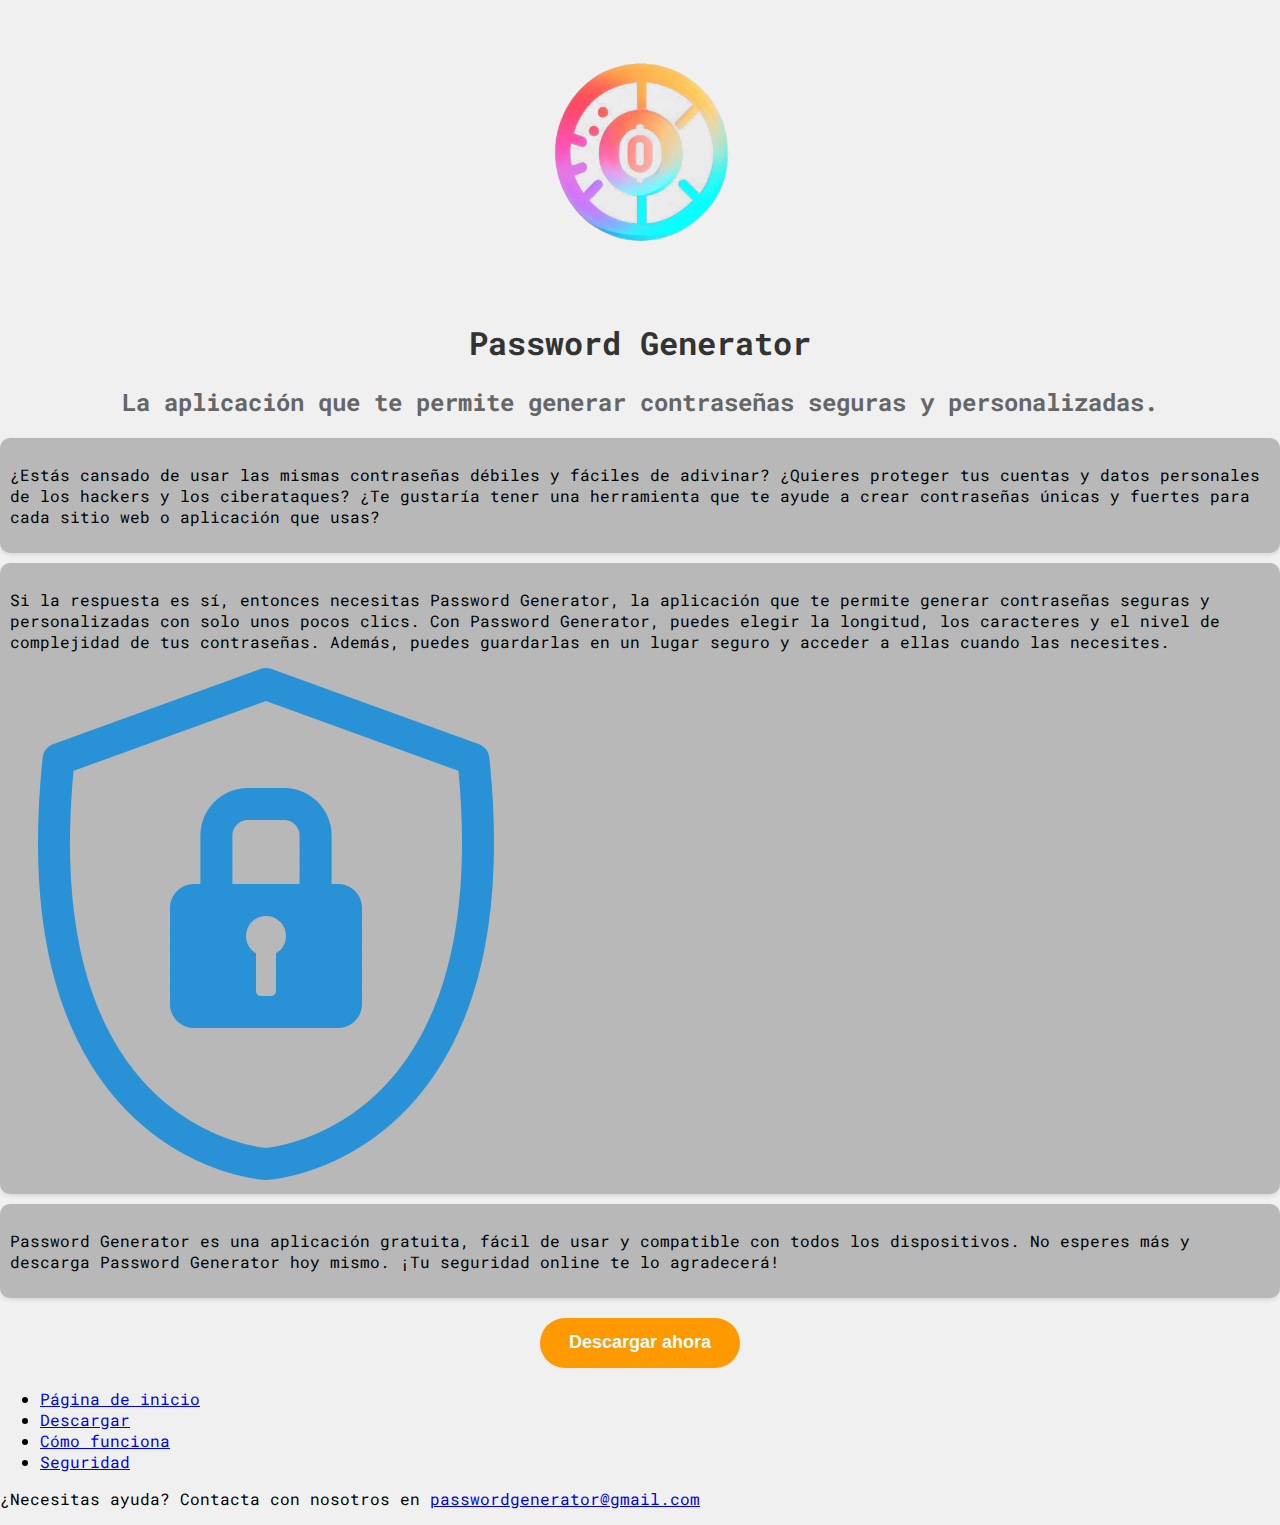
==== Web/principal.html @ 45c9cf48 "Cambios en la pagina" ====
<!DOCTYPE html>
<html lang="es">

<head>
    <link rel="stylesheet" href="https://fonts.googleapis.com/css?family=Roboto+Mono">
    <link rel="shortcut icon" href="logo.png" />
    <title>Password Generator</title>
    <link rel="stylesheet" href="style.css">
    <link rel="stylesheet" href="https://stackpath.bootstrapcdn.com/bootstrap/5.0.0-alpha1/css/bootstrap.min.css"
        integrity="sha384-r4NyP46KrjDleawBgD5tp8Y7UzmLA05oM1iAEQ17CSuDqnUK2+k9luXQOfXJCJ4I" crossorigin="anonymous">
</head>

<body>
    <div class="cabecera">
        <img src="logo.png" alt="Password Generator Logo" class="logo">
        <h1 class="title">Password Generator</h1>
    </div>
    <h2 class="subtitle">La aplicación que te permite generar contraseñas seguras y personalizadas.</h2>
    <div class="content">
        <div class="box">
            <p>¿Estás cansado de usar las mismas contraseñas débiles y fáciles de adivinar? ¿Quieres proteger tus
                cuentas y
                datos personales de los hackers y los ciberataques? ¿Te gustaría tener una herramienta que te ayude a
                crear
                contraseñas únicas y fuertes para cada sitio web o aplicación que usas?</p>
        </div>
        <div class="box">
            <p>Si la respuesta es sí, entonces necesitas Password Generator, la aplicación que te permite generar
                contraseñas
                seguras y personalizadas con solo unos pocos clics. Con Password Generator, puedes elegir la longitud,
                los
                caracteres y el nivel de complejidad de tus contraseñas. Además, puedes guardarlas en un lugar seguro y
                acceder
                a ellas cuando las necesites.</p>
            <img src="escudo.png" alt="Escudo" class="imagenes">
        </div>
        <div class="box">
            <p>Password Generator es una aplicación gratuita, fácil de usar y compatible con todos los dispositivos. No
                esperes más y descarga Password Generator hoy mismo. ¡Tu seguridad online te lo agradecerá!</p>
        </div>
        <button class="button">Descargar ahora</button>
    </div>
    <footer>
        <ul>
            <li><a href="#">Página de inicio</a></li>
            <li><a href="#">Descargar</a></li>
            <li><a href="#">Cómo funciona</a></li>
            <li><a href="#">Seguridad</a></li>
        </ul>
        <p>¿Necesitas ayuda? Contacta con nosotros en <a
                href="mailto:passwordgenerator@gmail.com">passwordgenerator@gmail.com</a></p>
    </footer>
</body>

</html>
---- Web/style.css ----
body {
    font-family: 'Roboto Mono', monospace;
    background-color: #f0f0f0;
    overflow: auto;
    margin: 0;
}

.container {
    width: 100%;
    margin: 0 auto;
    padding: 20px;
    background-color: white;
    box-shadow: 0 2px 4px rgba(0, 0, 0, 0.1);
}

.logo {
    width: 300px;
    display: block;
    margin: 0 auto;
}

.title {
    font-size: 32px;
    font-weight: bold;
    text-align: center;
    color: #333333;
}

.subtitle {
    font-size: 24px;
    text-align: center;
    color: #666666;
}

.button {
    display: block;
    width: 200px;
    height: 50px;
    margin: 20px auto;
    background-color: #ff9900;
    border: none;
    border-radius: 25px;
    font-size: 18px;
    font-weight: bold;
    color: white;
    cursor: pointer;
    /* Added this line to create the transition */
    transition: all 0.5s ease-in-out;
}

.button:hover {
    background-color: #ffcc00;
    transform: scale(1.1);
}

.box {
    margin-bottom: 10px;
    padding: 10px;
    background-color: #b8b8b8;
    border-radius: 10px;
    box-shadow: inset 0 2px 4px rgba(0, 0, 0, 0.1);
    box-shadow: 0 2px 4px rgba(0, 0, 0, 0.1);
}

.footer {
    width: 100%;
    background-color: #333333;
    color: white;
    text-align: left;
}

.footer-content {
    clear:both;
 float:left;
 overflow:hidden;
 width:100%;
}

.footer a {
    color: white;
    text-decoration: none;
}

.list {
    margin: -25px 0 0 -25px; 
    text-align: left;
    display: inline-block;
}

.list ul {
    list-style-type: none;
    display: flex;
    flex-direction: column;
    align-items: center;
}
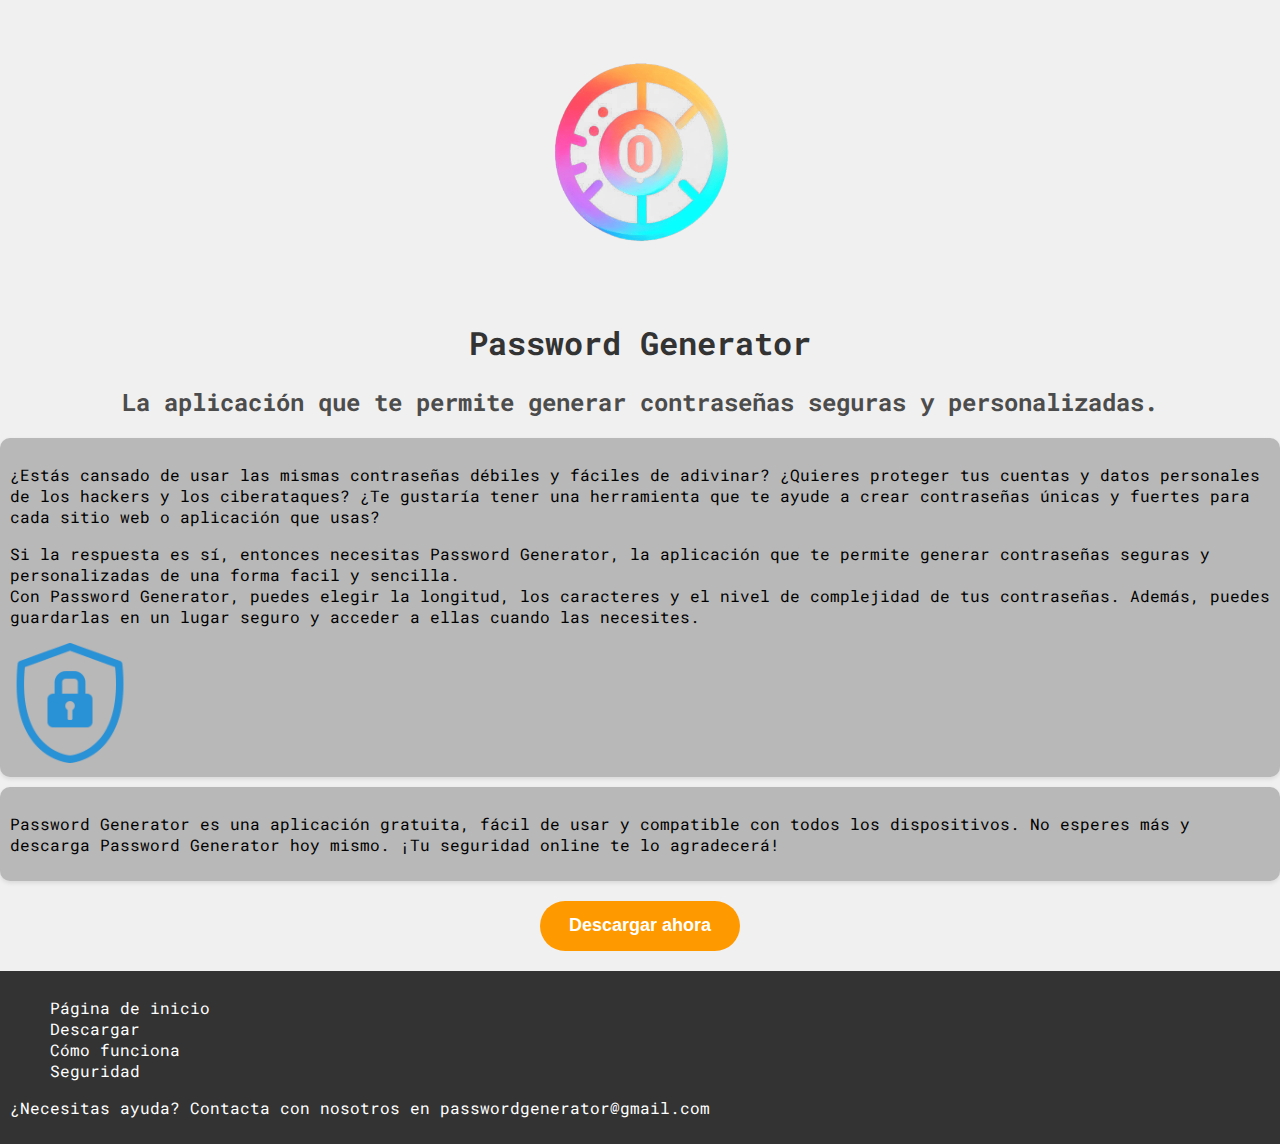
==== commit 6c3f9fe2: "Cambios en la pagina" ====
--- a/Web/principal.html
+++ b/Web/principal.html
@@ -19,19 +19,15 @@
     <div class="content">
         <div class="box">
             <p>¿Estás cansado de usar las mismas contraseñas débiles y fáciles de adivinar? ¿Quieres proteger tus
-                cuentas y
-                datos personales de los hackers y los ciberataques? ¿Te gustaría tener una herramienta que te ayude a
-                crear
-                contraseñas únicas y fuertes para cada sitio web o aplicación que usas?</p>
-        </div>
-        <div class="box">
+                cuentas y datos personales de los hackers y los ciberataques? ¿Te gustaría tener una herramienta que te ayude a
+                crear contraseñas únicas y fuertes para cada sitio web o aplicación que usas?</p>
+                
             <p>Si la respuesta es sí, entonces necesitas Password Generator, la aplicación que te permite generar
-                contraseñas
-                seguras y personalizadas con solo unos pocos clics. Con Password Generator, puedes elegir la longitud,
-                los
-                caracteres y el nivel de complejidad de tus contraseñas. Además, puedes guardarlas en un lugar seguro y
-                acceder
-                a ellas cuando las necesites.</p>
+                contraseñas seguras y personalizadas de una forma facil y sencilla. 
+                <br>
+                Con Password Generator, puedes elegir la longitud, los caracteres y el nivel de complejidad de tus contraseñas. 
+                Además, puedes guardarlas en un lugar seguro y acceder a ellas cuando las necesites.</p>
+
             <img src="escudo.png" alt="Escudo" class="imagenes">
         </div>
         <div class="box">
@@ -40,7 +36,7 @@
         </div>
         <button class="button">Descargar ahora</button>
     </div>
-    <footer>
+    <footer class="footer">
         <ul>
             <li><a href="#">Página de inicio</a></li>
             <li><a href="#">Descargar</a></li>
--- a/Web/style.css
+++ b/Web/style.css
@@ -2,15 +2,7 @@
     font-family: 'Roboto Mono', monospace;
     background-color: #f0f0f0;
     overflow: auto;
-    margin: 0;
-}
-
-.container {
-    width: 100%;
-    margin: 0 auto;
-    padding: 20px;
-    background-color: white;
-    box-shadow: 0 2px 4px rgba(0, 0, 0, 0.1);
+    margin: 0px;
 }
 
 .logo {
@@ -29,7 +21,11 @@
 .subtitle {
     font-size: 24px;
     text-align: center;
-    color: #666666;
+    color: #4d4c4c;
+}
+
+.imagenes {
+    width: 120px;
 }
 
 .button {
@@ -51,6 +47,7 @@
 .button:hover {
     background-color: #ffcc00;
     transform: scale(1.1);
+    color: #000000;
 }
 
 .box {
@@ -67,29 +64,21 @@
     background-color: #333333;
     color: white;
     text-align: left;
+    padding: 10px;
 }
 
 .footer-content {
-    clear:both;
- float:left;
- overflow:hidden;
- width:100%;
+    clear: both;
+    float: left;
+    overflow: hidden;
+    width: 100%;
+}
+
+.footer ul {
+list-style: none;
 }
 
 .footer a {
     color: white;
     text-decoration: none;
-}
-
-.list {
-    margin: -25px 0 0 -25px; 
-    text-align: left;
-    display: inline-block;
-}
-
-.list ul {
-    list-style-type: none;
-    display: flex;
-    flex-direction: column;
-    align-items: center;
 }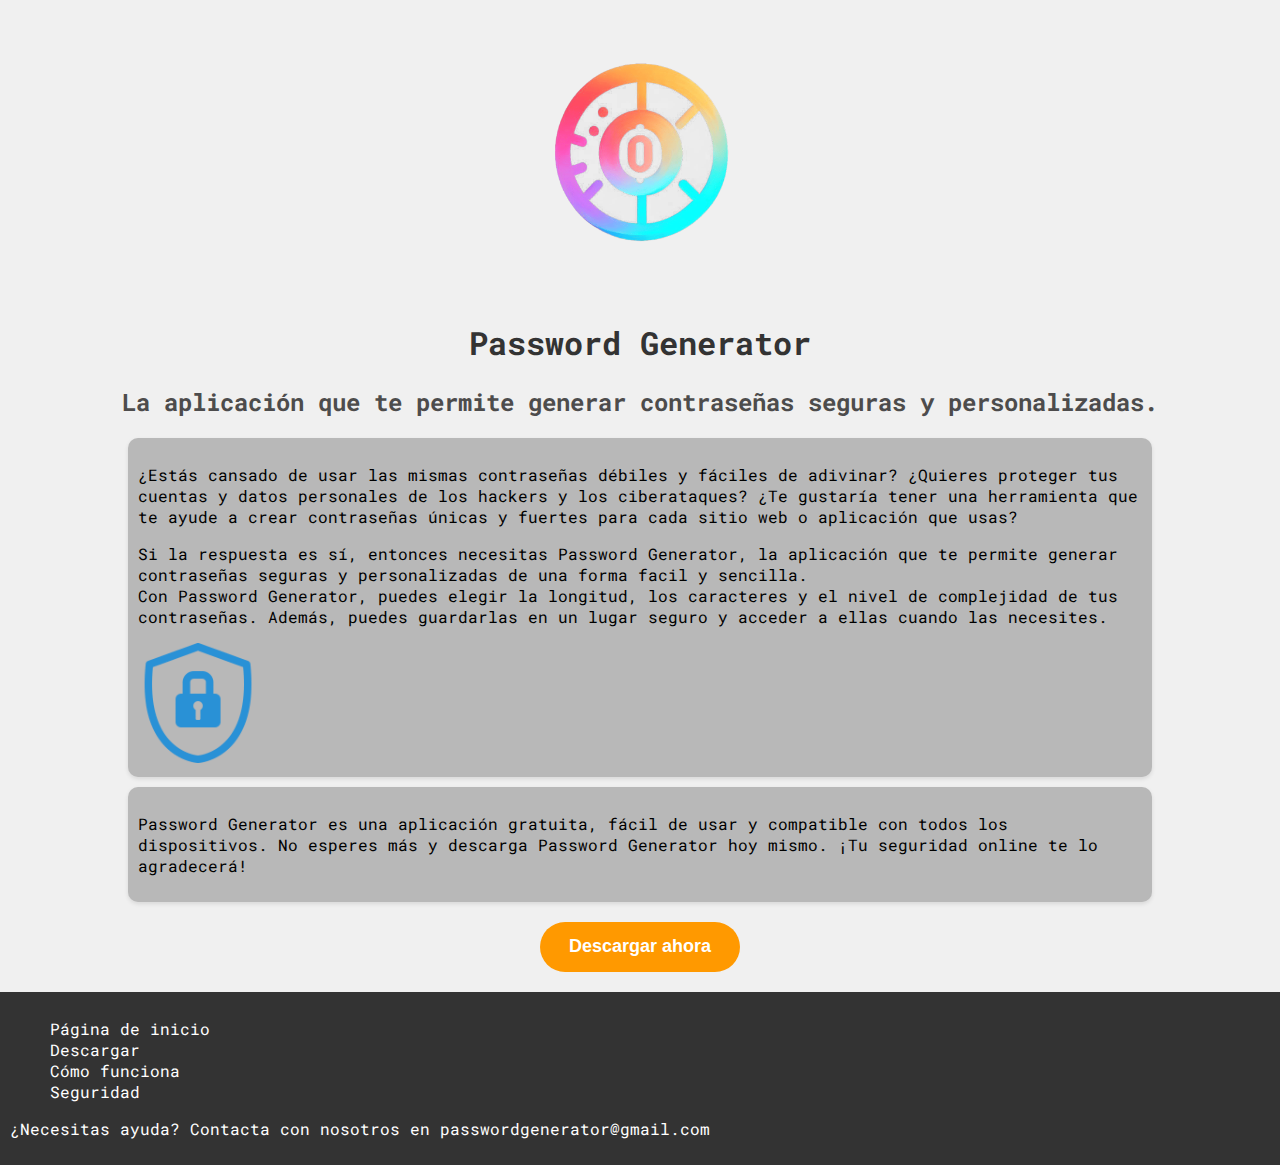
==== commit 28f0aaec: "Cambios en la pagina" ====
--- a/Web/principal.html
+++ b/Web/principal.html
@@ -14,8 +14,8 @@
     <div class="cabecera">
         <img src="logo.png" alt="Password Generator Logo" class="logo">
         <h1 class="title">Password Generator</h1>
+        <h2 class="subtitle">La aplicación que te permite generar contraseñas seguras y personalizadas.</h2>
     </div>
-    <h2 class="subtitle">La aplicación que te permite generar contraseñas seguras y personalizadas.</h2>
     <div class="content">
         <div class="box">
             <p>¿Estás cansado de usar las mismas contraseñas débiles y fáciles de adivinar? ¿Quieres proteger tus
--- a/Web/style.css
+++ b/Web/style.css
@@ -24,6 +24,12 @@
     color: #4d4c4c;
 }
 
+.content{
+    display: block;
+    width: 80%;
+    margin: 20px auto;
+}
+
 .imagenes {
     width: 120px;
 }
@@ -40,7 +46,6 @@
     font-weight: bold;
     color: white;
     cursor: pointer;
-    /* Added this line to create the transition */
     transition: all 0.5s ease-in-out;
 }
 
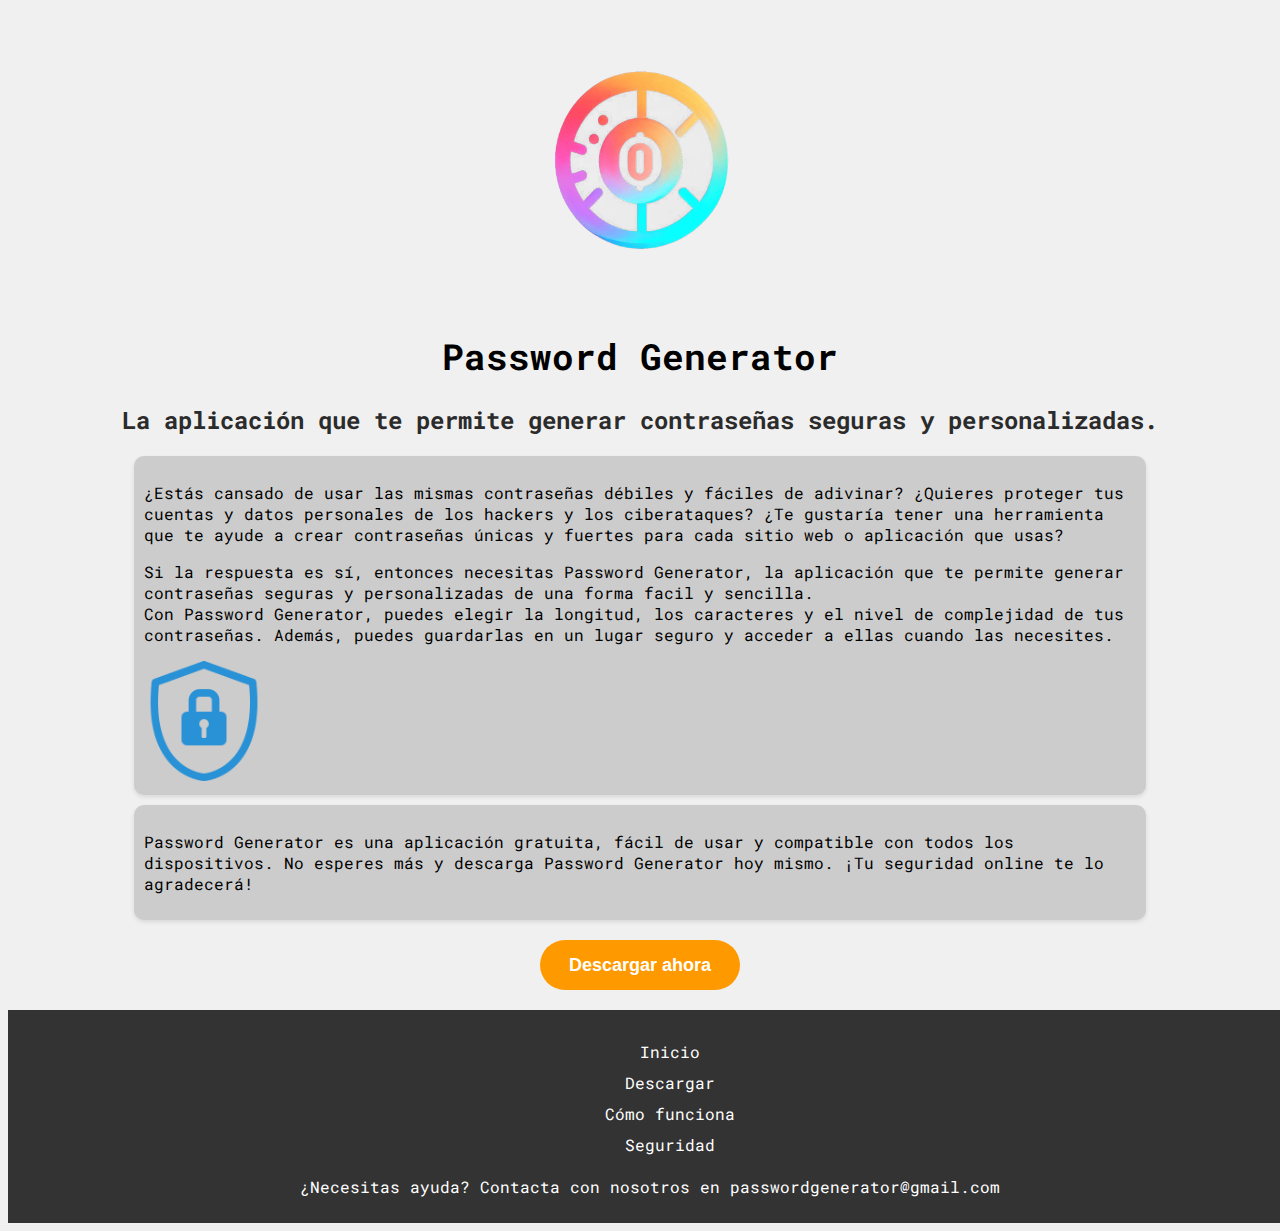
==== commit 0ecc8a26: "Cambios en la pagina" ====
--- a/Web/principal.html
+++ b/Web/principal.html
@@ -38,7 +38,7 @@
     </div>
     <footer class="footer">
         <ul>
-            <li><a href="#">Página de inicio</a></li>
+            <li><a href="#">Inicio</a></li>
             <li><a href="#">Descargar</a></li>
             <li><a href="#">Cómo funciona</a></li>
             <li><a href="#">Seguridad</a></li>
--- a/Web/style.css
+++ b/Web/style.css
@@ -2,7 +2,6 @@
     font-family: 'Roboto Mono', monospace;
     background-color: #f0f0f0;
     overflow: auto;
-    margin: 0px;
 }
 
 .logo {
@@ -12,19 +11,19 @@
 }
 
 .title {
-    font-size: 32px;
+    font-size: 36px;
     font-weight: bold;
     text-align: center;
-    color: #333333;
+    color: #000000;
 }
 
 .subtitle {
     font-size: 24px;
     text-align: center;
-    color: #4d4c4c;
+    color: #2b2b2b;
 }
 
-.content{
+.content {
     display: block;
     width: 80%;
     margin: 20px auto;
@@ -58,7 +57,7 @@
 .box {
     margin-bottom: 10px;
     padding: 10px;
-    background-color: #b8b8b8;
+    background-color: #cccccc;
     border-radius: 10px;
     box-shadow: inset 0 2px 4px rgba(0, 0, 0, 0.1);
     box-shadow: 0 2px 4px rgba(0, 0, 0, 0.1);
@@ -68,7 +67,7 @@
     width: 100%;
     background-color: #333333;
     color: white;
-    text-align: left;
+    text-align: center;
     padding: 10px;
 }
 
@@ -80,10 +79,15 @@
 }
 
 .footer ul {
-list-style: none;
+    list-style: none;
+}
+
+footer li {
+    padding: 5px;
 }
 
 .footer a {
     color: white;
     text-decoration: none;
+
 }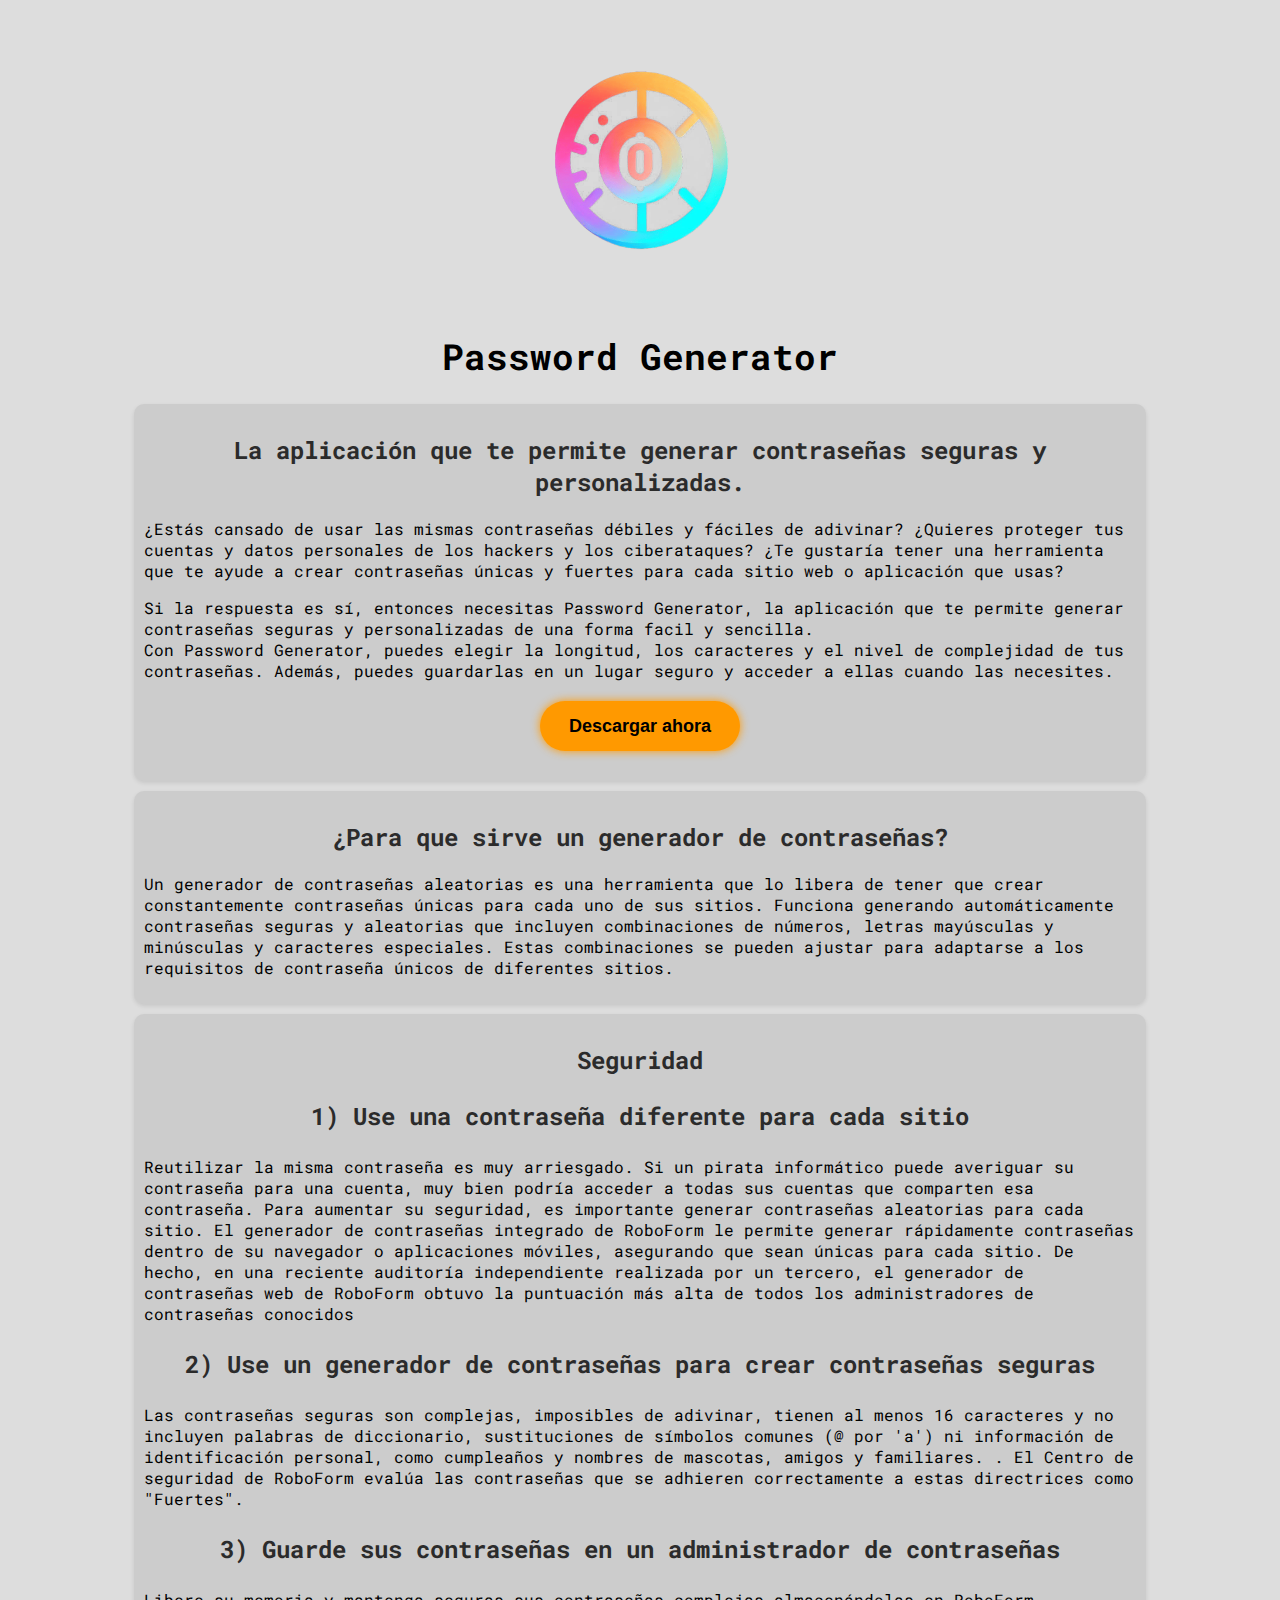
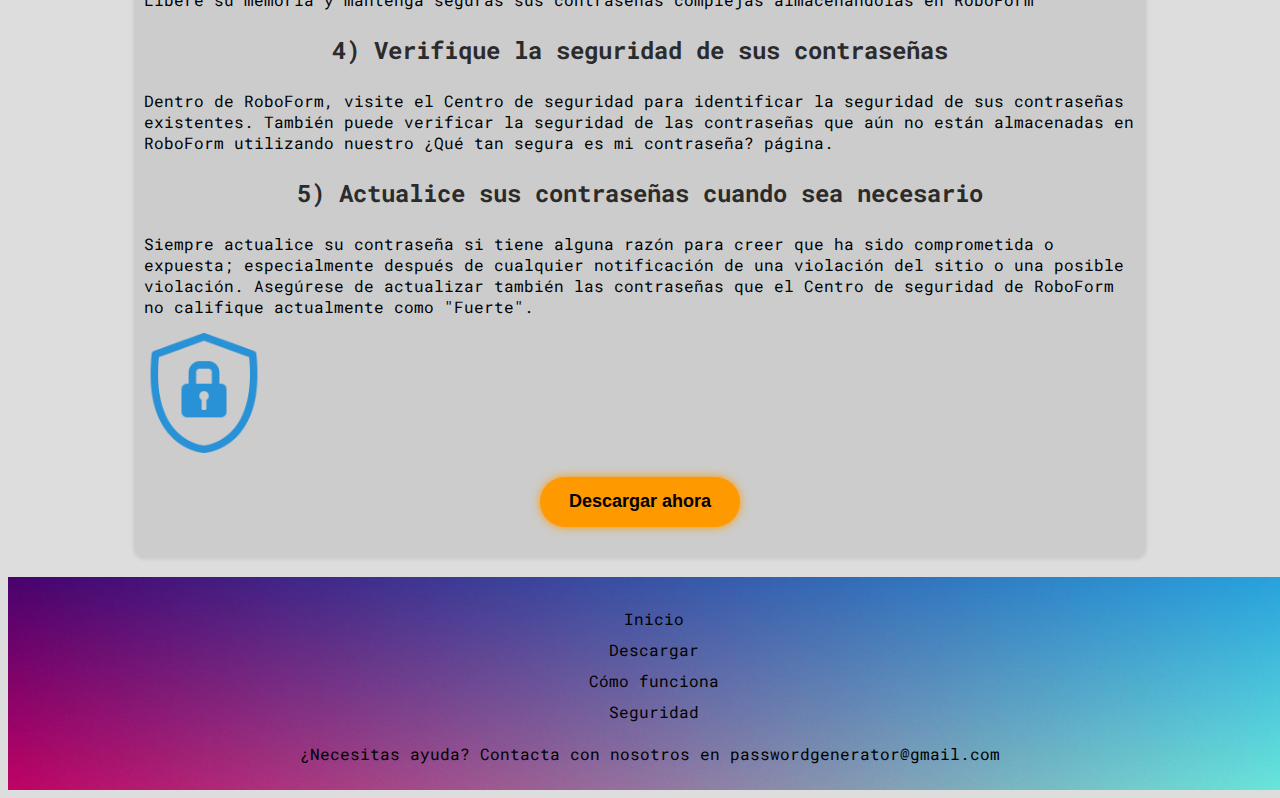
==== commit 73bff982: "Cambios en la pagina" ====
--- a/Web/principal.html
+++ b/Web/principal.html
@@ -11,30 +11,70 @@
 </head>
 
 <body>
-    <div class="cabecera">
+    <header>
         <img src="logo.png" alt="Password Generator Logo" class="logo">
         <h1 class="title">Password Generator</h1>
-        <h2 class="subtitle">La aplicación que te permite generar contraseñas seguras y personalizadas.</h2>
-    </div>
+    </header>
     <div class="content">
         <div class="box">
+            <h2 class="subtitle">La aplicación que te permite generar contraseñas seguras y personalizadas.</h2>
             <p>¿Estás cansado de usar las mismas contraseñas débiles y fáciles de adivinar? ¿Quieres proteger tus
-                cuentas y datos personales de los hackers y los ciberataques? ¿Te gustaría tener una herramienta que te ayude a
+                cuentas y datos personales de los hackers y los ciberataques? ¿Te gustaría tener una herramienta que te
+                ayude a
                 crear contraseñas únicas y fuertes para cada sitio web o aplicación que usas?</p>
-                
+
             <p>Si la respuesta es sí, entonces necesitas Password Generator, la aplicación que te permite generar
-                contraseñas seguras y personalizadas de una forma facil y sencilla. 
+                contraseñas seguras y personalizadas de una forma facil y sencilla.
                 <br>
-                Con Password Generator, puedes elegir la longitud, los caracteres y el nivel de complejidad de tus contraseñas. 
-                Además, puedes guardarlas en un lugar seguro y acceder a ellas cuando las necesites.</p>
+                Con Password Generator, puedes elegir la longitud, los caracteres y el nivel de complejidad de tus
+                contraseñas.
+                Además, puedes guardarlas en un lugar seguro y acceder a ellas cuando las necesites.
+            </p>
+            <button class="button">Descargar ahora</button>
+        </div>
 
-            <img src="escudo.png" alt="Escudo" class="imagenes">
+        <div class="box">
+            <h2 class="subtitle">¿Para que sirve un generador de contraseñas?</h2>
+            <p>Un generador de contraseñas aleatorias es una herramienta que lo libera de tener que crear constantemente
+                contraseñas únicas para cada uno de sus sitios. Funciona generando automáticamente contraseñas seguras y
+                aleatorias que incluyen combinaciones de números, letras mayúsculas y minúsculas y caracteres
+                especiales. Estas combinaciones se pueden ajustar para adaptarse a los requisitos de contraseña únicos
+                de diferentes sitios.</p>
         </div>
         <div class="box">
-            <p>Password Generator es una aplicación gratuita, fácil de usar y compatible con todos los dispositivos. No
-                esperes más y descarga Password Generator hoy mismo. ¡Tu seguridad online te lo agradecerá!</p>
+            <h2 class="subtitle">Seguridad</h2>
+            <div>
+                <h3 class="subtitle">1) Use una contraseña diferente para cada sitio</h3>
+                <p>Reutilizar la misma contraseña es muy arriesgado. Si un pirata informático puede averiguar su
+                    contraseña
+                    para una cuenta, muy bien podría acceder a todas sus cuentas que comparten esa contraseña.
+                    Para aumentar su seguridad, es importante generar contraseñas aleatorias para cada sitio.
+                    El generador de contraseñas integrado de RoboForm le permite generar rápidamente contraseñas dentro
+                    de su navegador o aplicaciones móviles, asegurando que sean únicas para cada sitio. De hecho, en una
+                    reciente auditoría independiente realizada por un tercero, el generador de contraseñas web de
+                    RoboForm obtuvo
+                    la puntuación más alta de todos los administradores de contraseñas conocidos</p>
+                <h3 class="subtitle">2) Use un generador de contraseñas para crear contraseñas seguras</h3>
+                <p>Las contraseñas seguras son complejas, imposibles de adivinar, tienen al menos 16 caracteres y no
+                    incluyen palabras de diccionario, sustituciones de símbolos comunes (@ por 'a') ni información de
+                    identificación personal, como cumpleaños y nombres de mascotas, amigos y familiares. . El Centro de
+                    seguridad de RoboForm evalúa las contraseñas que se adhieren correctamente a estas directrices como
+                    "Fuertes".</p>
+                <h3 class="subtitle">3) Guarde sus contraseñas en un administrador de contraseñas</h3>
+                <p>Libere su memoria y mantenga seguras sus contraseñas complejas almacenándolas en RoboForm</p>
+                <h3 class="subtitle">4) Verifique la seguridad de sus contraseñas</h3>
+                <p>Dentro de RoboForm, visite el Centro de seguridad para identificar la seguridad de sus contraseñas
+                    existentes. También puede verificar la seguridad de las contraseñas que aún no están almacenadas en
+                    RoboForm utilizando nuestro ¿Qué tan segura es mi contraseña? página.</p>
+                <h3 class="subtitle">5) Actualice sus contraseñas cuando sea necesario</h3>
+                <p>Siempre actualice su contraseña si tiene alguna razón para creer que ha sido comprometida o expuesta;
+                    especialmente después de cualquier notificación de una violación del sitio o una posible violación.
+                    Asegúrese de actualizar también las contraseñas que el Centro de seguridad de RoboForm no califique
+                    actualmente como "Fuerte".</p>
+                <img src="escudo.png" alt="Escudo" class="imagenes">
+                <button class="button">Descargar ahora</button>
+            </div>
         </div>
-        <button class="button">Descargar ahora</button>
     </div>
     <footer class="footer">
         <ul>
--- a/Web/style.css
+++ b/Web/style.css
@@ -1,6 +1,6 @@
 body {
     font-family: 'Roboto Mono', monospace;
-    background-color: #f0f0f0;
+    background-color: #dddddd;
     overflow: auto;
 }
 
@@ -15,12 +15,6 @@
     font-weight: bold;
     text-align: center;
     color: #000000;
-}
-
-.subtitle {
-    font-size: 24px;
-    text-align: center;
-    color: #2b2b2b;
 }
 
 .content {
@@ -41,17 +35,19 @@
     background-color: #ff9900;
     border: none;
     border-radius: 25px;
+    box-shadow: 0 0 10px #ff9900;
     font-size: 18px;
     font-weight: bold;
-    color: white;
+    color: black;
     cursor: pointer;
     transition: all 0.5s ease-in-out;
 }
 
 .button:hover {
     background-color: #ffcc00;
+    box-shadow: 0 0 10px #ffcc00;
     transform: scale(1.1);
-    color: #000000;
+    color: black;
 }
 
 .box {
@@ -63,31 +59,34 @@
     box-shadow: 0 2px 4px rgba(0, 0, 0, 0.1);
 }
 
+.subtitle {
+    font-size: 24px;
+    text-align: center;
+    color: #2b2b2b;
+}
+
 .footer {
     width: 100%;
     background-color: #333333;
-    color: white;
+    background-image: url(fondo.jpg);
+    background-repeat: no-repeat;
+    background-size:cover;
+    color: rgb(0, 0, 0);
     text-align: center;
     padding: 10px;
 }
 
-.footer-content {
-    clear: both;
-    float: left;
-    overflow: hidden;
-    width: 100%;
+.footer ul {
+    list-style: none;
+    padding-right: 32px;
 }
 
-.footer ul {
-    list-style: none;
-}
-
-footer li {
+.footer li {
     padding: 5px;
 }
 
 .footer a {
-    color: white;
+    color: rgb(0, 0, 0);
     text-decoration: none;
 
 }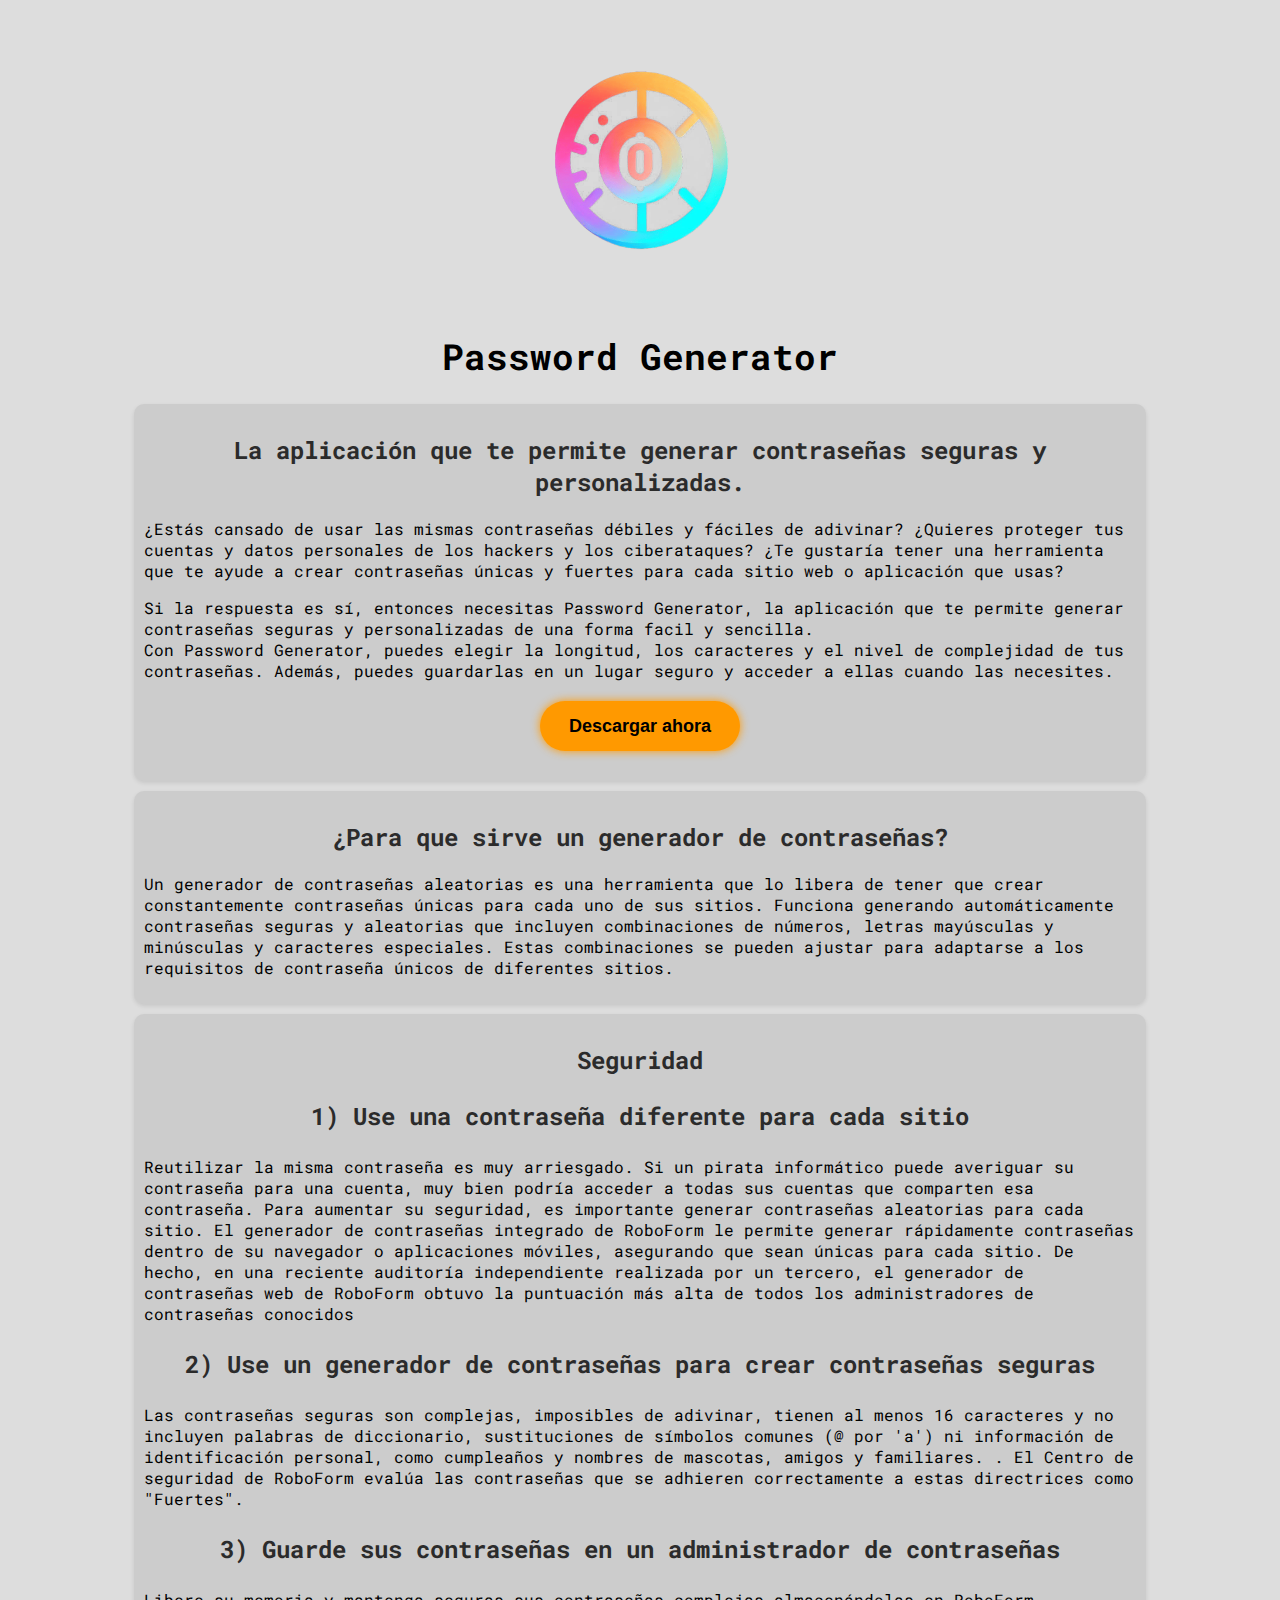
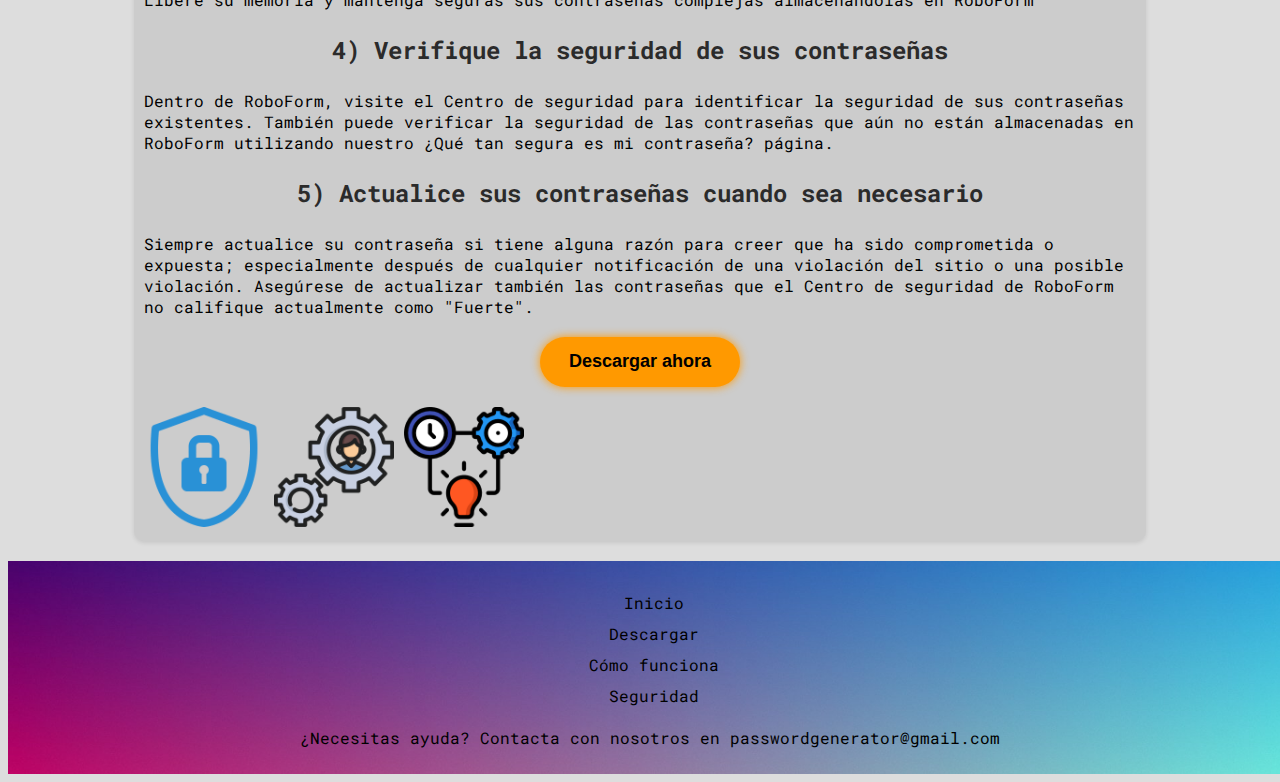
==== commit 2d71b955: "Cambios en la pagina web" ====
--- a/Web/principal.html
+++ b/Web/principal.html
@@ -71,8 +71,10 @@
                     especialmente después de cualquier notificación de una violación del sitio o una posible violación.
                     Asegúrese de actualizar también las contraseñas que el Centro de seguridad de RoboForm no califique
                     actualmente como "Fuerte".</p>
+                <button class="button">Descargar ahora</button>
                 <img src="escudo.png" alt="Escudo" class="imagenes">
-                <button class="button">Descargar ahora</button>
+                <img src="engranajes.png" alt="Escudo" class="imagenes">
+                <img src="productividad.png" alt="Escudo" class="imagenes">
             </div>
         </div>
     </div>
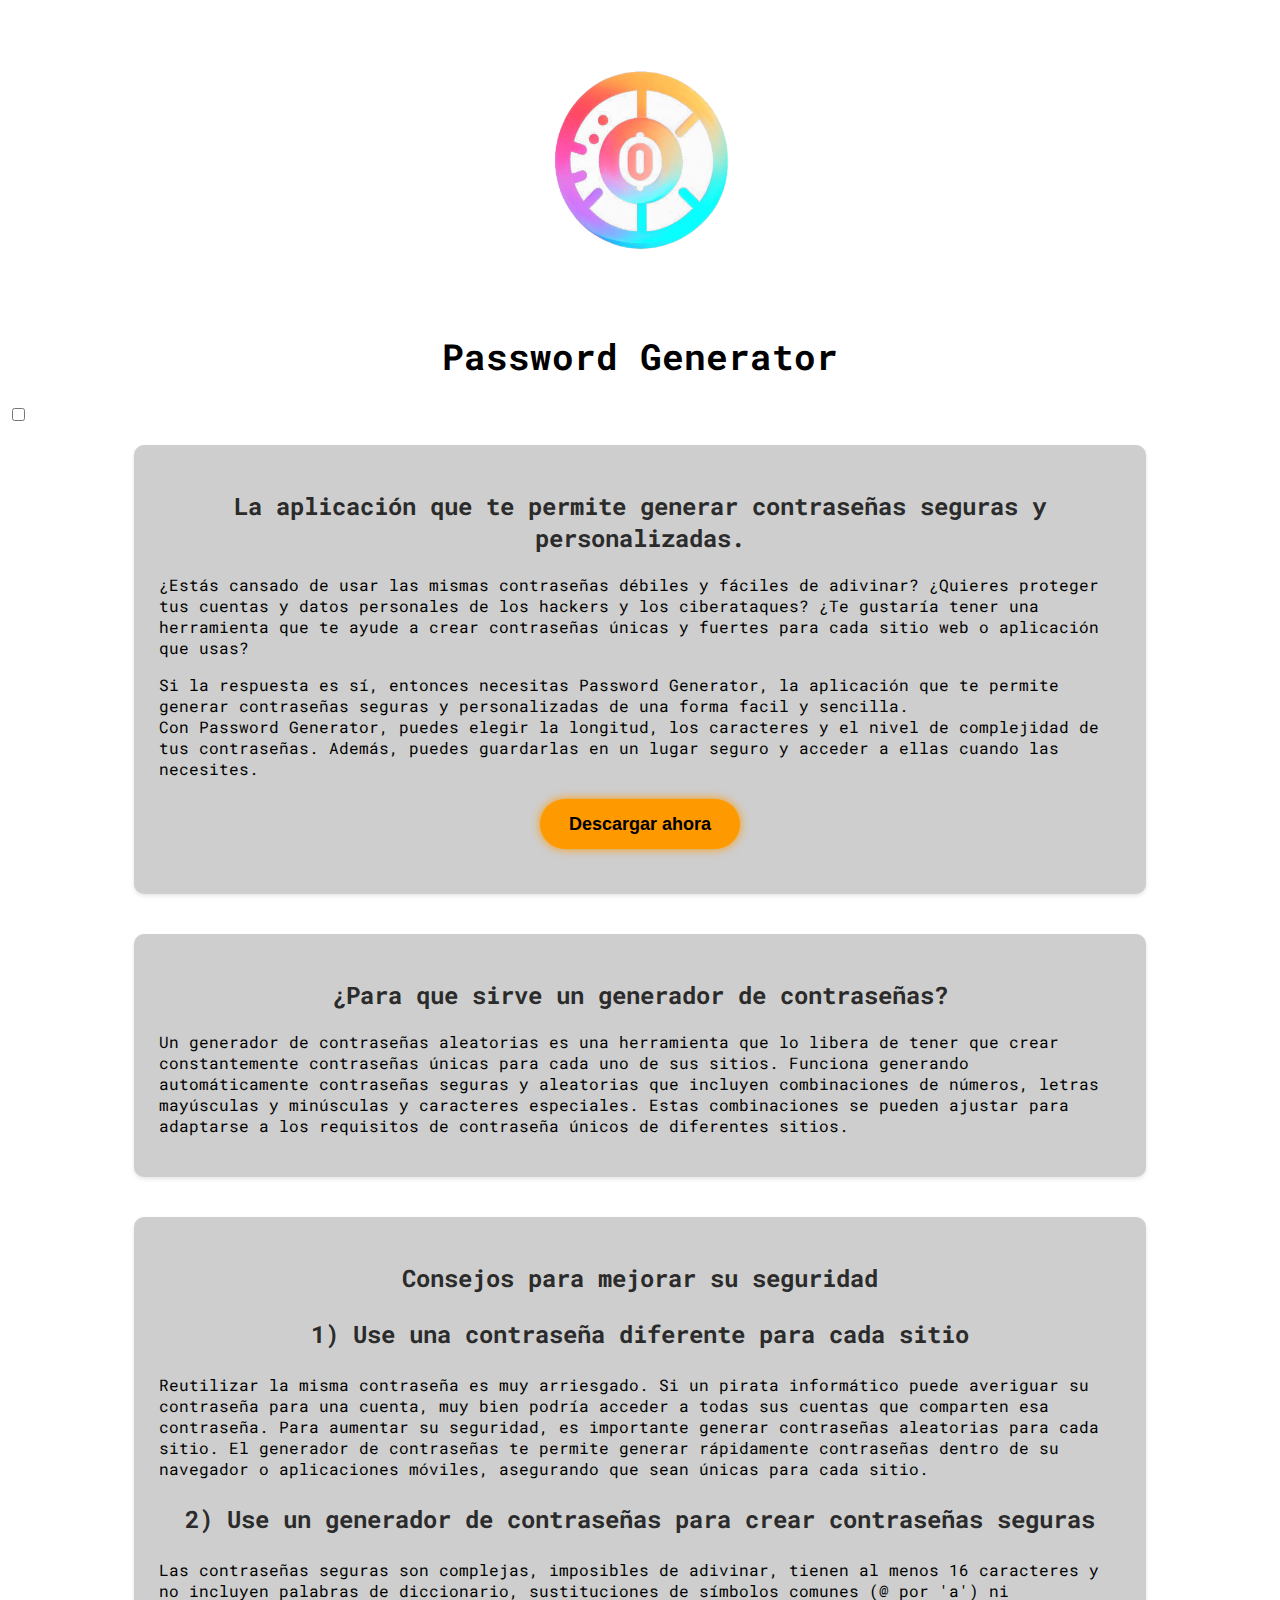
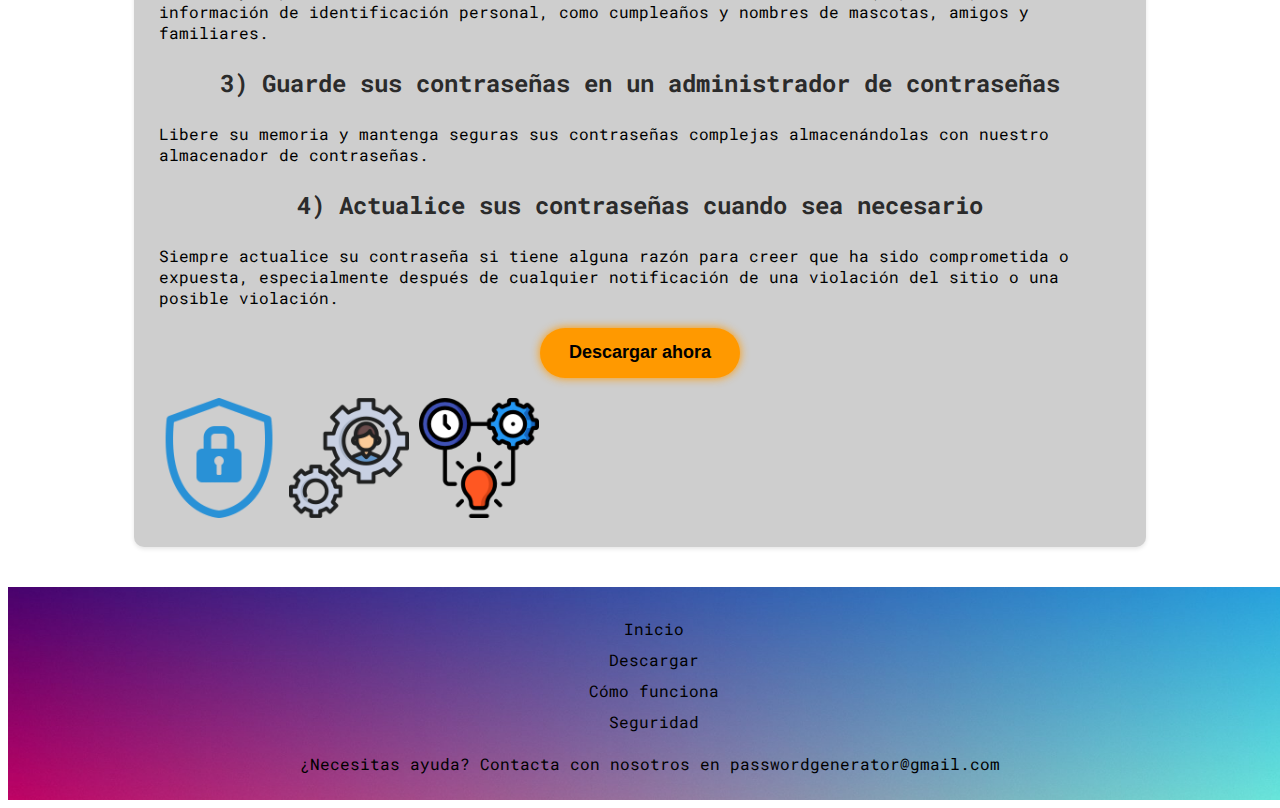
==== commit 652ea5fe: "Implementacion del modo dia y noche en la web" ====
--- a/Web/principal.html
+++ b/Web/principal.html
@@ -10,11 +10,17 @@
         integrity="sha384-r4NyP46KrjDleawBgD5tp8Y7UzmLA05oM1iAEQ17CSuDqnUK2+k9luXQOfXJCJ4I" crossorigin="anonymous">
 </head>
 
-<body>
+<body class="body">
     <header>
         <img src="logo.png" alt="Password Generator Logo" class="logo">
         <h1 class="title">Password Generator</h1>
     </header>
+
+    <label id="switch">
+        <input type="checkbox">
+        <span class="slider round"></span>
+    </label>
+
     <div class="content">
         <div class="box">
             <h2 class="subtitle">La aplicación que te permite generar contraseñas seguras y personalizadas.</h2>
@@ -41,43 +47,34 @@
                 especiales. Estas combinaciones se pueden ajustar para adaptarse a los requisitos de contraseña únicos
                 de diferentes sitios.</p>
         </div>
+
         <div class="box">
-            <h2 class="subtitle">Seguridad</h2>
-            <div>
-                <h3 class="subtitle">1) Use una contraseña diferente para cada sitio</h3>
-                <p>Reutilizar la misma contraseña es muy arriesgado. Si un pirata informático puede averiguar su
-                    contraseña
-                    para una cuenta, muy bien podría acceder a todas sus cuentas que comparten esa contraseña.
-                    Para aumentar su seguridad, es importante generar contraseñas aleatorias para cada sitio.
-                    El generador de contraseñas integrado de RoboForm le permite generar rápidamente contraseñas dentro
-                    de su navegador o aplicaciones móviles, asegurando que sean únicas para cada sitio. De hecho, en una
-                    reciente auditoría independiente realizada por un tercero, el generador de contraseñas web de
-                    RoboForm obtuvo
-                    la puntuación más alta de todos los administradores de contraseñas conocidos</p>
-                <h3 class="subtitle">2) Use un generador de contraseñas para crear contraseñas seguras</h3>
-                <p>Las contraseñas seguras son complejas, imposibles de adivinar, tienen al menos 16 caracteres y no
-                    incluyen palabras de diccionario, sustituciones de símbolos comunes (@ por 'a') ni información de
-                    identificación personal, como cumpleaños y nombres de mascotas, amigos y familiares. . El Centro de
-                    seguridad de RoboForm evalúa las contraseñas que se adhieren correctamente a estas directrices como
-                    "Fuertes".</p>
-                <h3 class="subtitle">3) Guarde sus contraseñas en un administrador de contraseñas</h3>
-                <p>Libere su memoria y mantenga seguras sus contraseñas complejas almacenándolas en RoboForm</p>
-                <h3 class="subtitle">4) Verifique la seguridad de sus contraseñas</h3>
-                <p>Dentro de RoboForm, visite el Centro de seguridad para identificar la seguridad de sus contraseñas
-                    existentes. También puede verificar la seguridad de las contraseñas que aún no están almacenadas en
-                    RoboForm utilizando nuestro ¿Qué tan segura es mi contraseña? página.</p>
-                <h3 class="subtitle">5) Actualice sus contraseñas cuando sea necesario</h3>
-                <p>Siempre actualice su contraseña si tiene alguna razón para creer que ha sido comprometida o expuesta;
-                    especialmente después de cualquier notificación de una violación del sitio o una posible violación.
-                    Asegúrese de actualizar también las contraseñas que el Centro de seguridad de RoboForm no califique
-                    actualmente como "Fuerte".</p>
-                <button class="button">Descargar ahora</button>
-                <img src="escudo.png" alt="Escudo" class="imagenes">
-                <img src="engranajes.png" alt="Escudo" class="imagenes">
-                <img src="productividad.png" alt="Escudo" class="imagenes">
-            </div>
+            <h2 class="subtitle">Consejos para mejorar su seguridad</h2>
+            <h3 class="subtitle">1) Use una contraseña diferente para cada sitio</h3>
+            <p>Reutilizar la misma contraseña es muy arriesgado. Si un pirata informático puede averiguar su
+                contraseña
+                para una cuenta, muy bien podría acceder a todas sus cuentas que comparten esa contraseña.
+                Para aumentar su seguridad, es importante generar contraseñas aleatorias para cada sitio.
+                El generador de contraseñas te permite generar rápidamente contraseñas dentro
+                de su navegador o aplicaciones móviles, asegurando que sean únicas para cada sitio.</p>
+            <h3 class="subtitle">2) Use un generador de contraseñas para crear contraseñas seguras</h3>
+            <p>Las contraseñas seguras son complejas, imposibles de adivinar, tienen al menos 16 caracteres y no
+                incluyen palabras de diccionario, sustituciones de símbolos comunes (@ por 'a') ni información de
+                identificación personal, como cumpleaños y nombres de mascotas, amigos y familiares.</p>
+            <h3 class="subtitle">3) Guarde sus contraseñas en un administrador de contraseñas</h3>
+            <p>Libere su memoria y mantenga seguras sus contraseñas complejas almacenándolas con nuestro almacenador
+                de contraseñas.</p>
+            <h3 class="subtitle">4) Actualice sus contraseñas cuando sea necesario</h3>
+            <p>Siempre actualice su contraseña si tiene alguna razón para creer que ha sido comprometida o expuesta,
+                especialmente después de cualquier notificación de una violación del sitio o una posible violación.
+            </p>
+            <button class="button">Descargar ahora</button>
+            <img src="escudo.png" alt="Escudo" class="imagenes">
+            <img src="engranajes.png" alt="Escudo" class="imagenes">
+            <img src="productividad.png" alt="Escudo" class="imagenes">
         </div>
     </div>
+
     <footer class="footer">
         <ul>
             <li><a href="#">Inicio</a></li>
@@ -88,6 +85,18 @@
         <p>¿Necesitas ayuda? Contacta con nosotros en <a
                 href="mailto:passwordgenerator@gmail.com">passwordgenerator@gmail.com</a></p>
     </footer>
+
+    <script>
+        const colorSwitch = document.querySelector('#switch input[type="checkbox"]');
+        function cambiaTema(ev) {
+            if (ev.target.checked) {
+                document.documentElement.setAttribute('tema', 'dark');
+            } else {
+                document.documentElement.setAttribute('tema', 'light');
+            }
+        }
+        colorSwitch.addEventListener('change', cambiaTema);
+    </script>
 </body>
 
 </html>--- a/Web/style.css
+++ b/Web/style.css
@@ -1,6 +1,6 @@
-body {
+.body {
     font-family: 'Roboto Mono', monospace;
-    background-color: #dddddd;
+    background-color: var(--color-fondo);
     overflow: auto;
 }
 
@@ -14,13 +14,14 @@
     font-size: 36px;
     font-weight: bold;
     text-align: center;
-    color: #000000;
+    color: var(--color-tittle);
 }
 
 .content {
     display: block;
     width: 80%;
     margin: 20px auto;
+    background-color: var(--color-fondo);
 }
 
 .imagenes {
@@ -51,9 +52,10 @@
 }
 
 .box {
-    margin-bottom: 10px;
-    padding: 10px;
-    background-color: #cccccc;
+    margin-bottom: 40px;
+    padding: 25px;
+    background-color: var(--color-box);
+    color: var(--color-fuente);
     border-radius: 10px;
     box-shadow: inset 0 2px 4px rgba(0, 0, 0, 0.1);
     box-shadow: 0 2px 4px rgba(0, 0, 0, 0.1);
@@ -62,16 +64,15 @@
 .subtitle {
     font-size: 24px;
     text-align: center;
-    color: #2b2b2b;
+    color: var(--color-subtittle);
 }
 
 .footer {
     width: 100%;
-    background-color: #333333;
     background-image: url(fondo.jpg);
     background-repeat: no-repeat;
-    background-size:cover;
-    color: rgb(0, 0, 0);
+    background-size: cover;
+    color: var(--color-fuente);
     text-align: center;
     padding: 10px;
 }
@@ -86,7 +87,23 @@
 }
 
 .footer a {
-    color: rgb(0, 0, 0);
+    color: var(--color-fuente);
     text-decoration: none;
 
+}
+
+:root {
+    --color-fuente: #000000;
+    --color-fondo: #ffffff;
+    --color-tittle: #000000;
+    --color-subtittle: #2b2b2b;
+    --color-box: #cecece;
+}
+
+[tema="dark"] {
+    --color-fuente: #ffffff;
+    --color-fondo: #2b2b2b;
+    --color-tittle: #ffffff;
+    --color-subtittle: #bdbcbc;
+    --color-box: #4d4d4d;
 }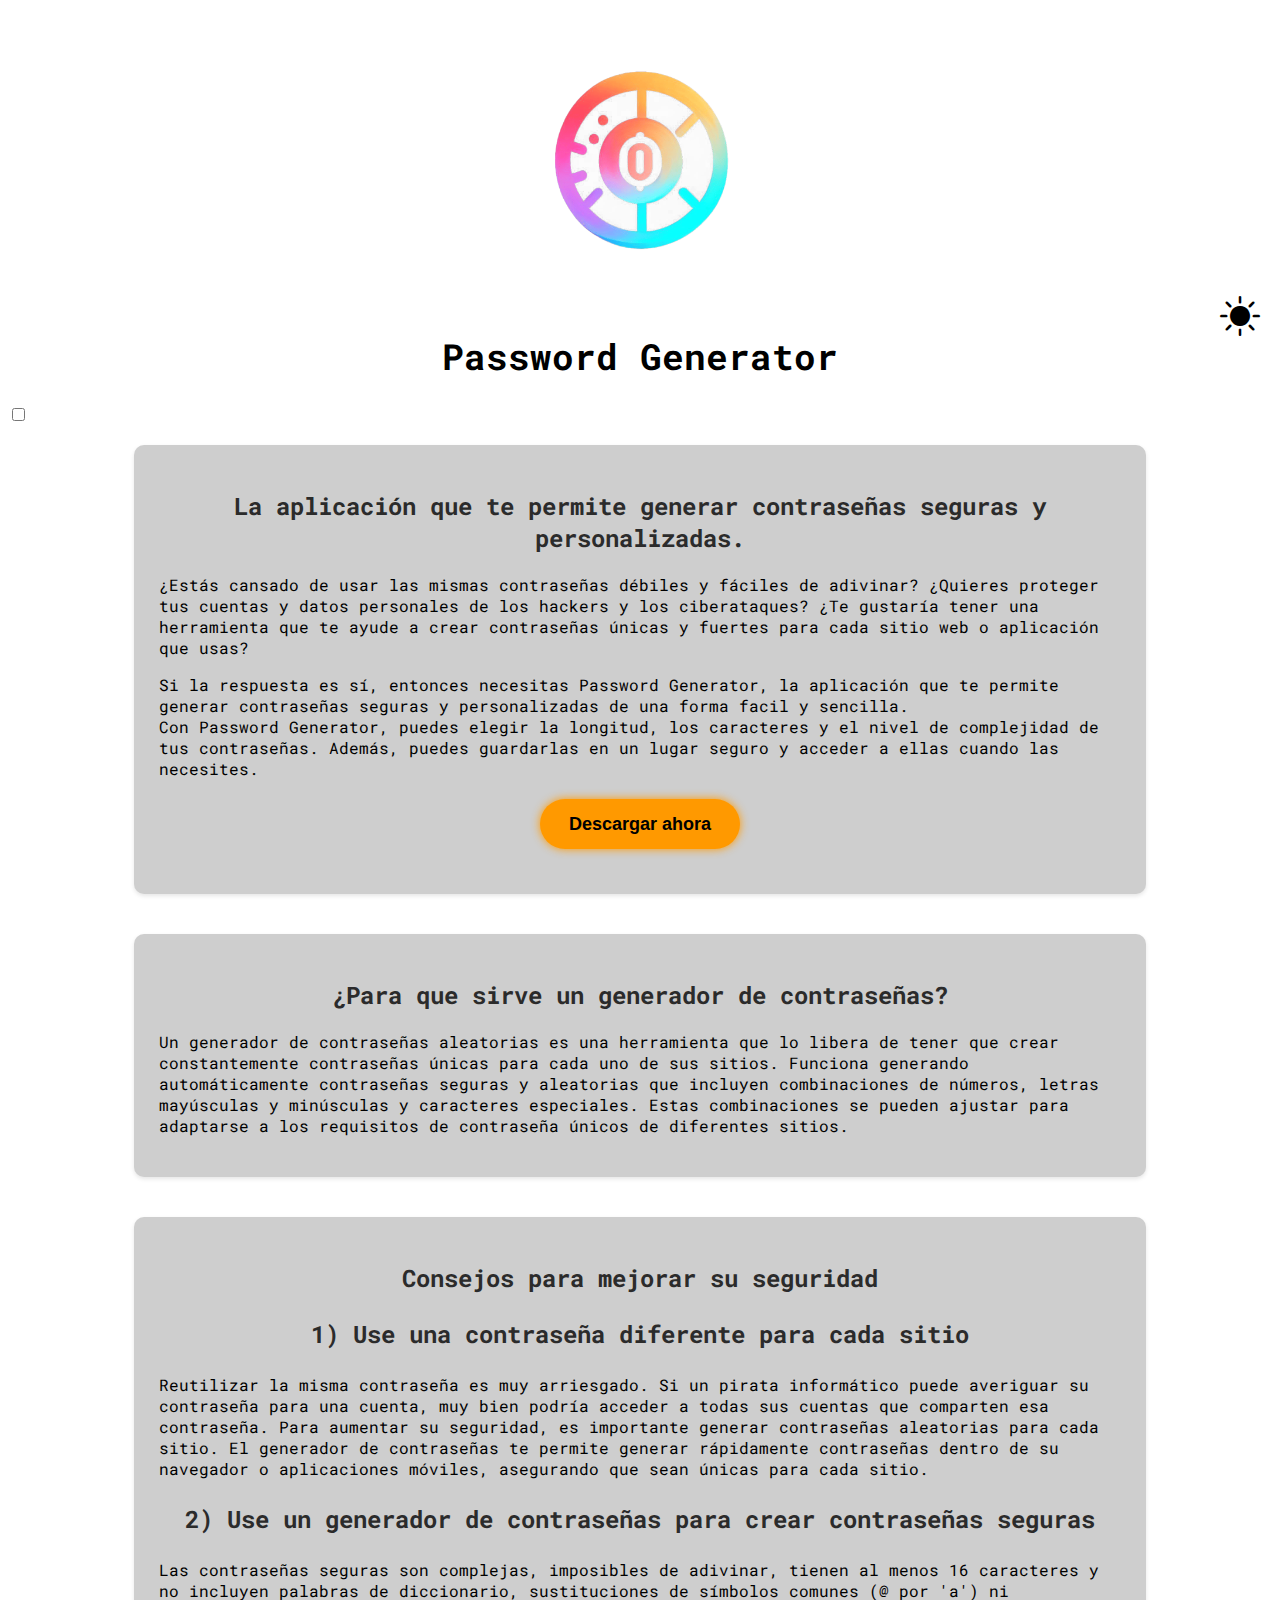
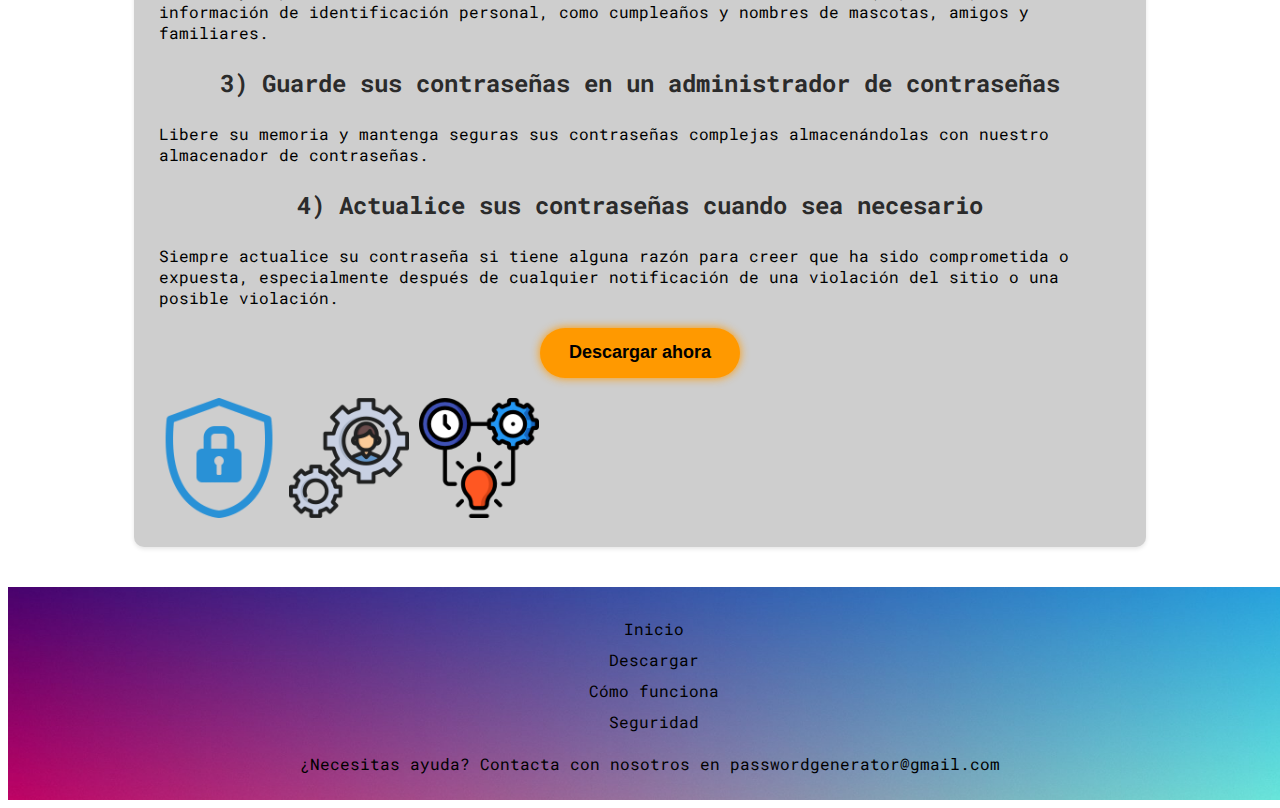
==== commit 0d3f424b: "cambios en la pagina web" ====
--- a/Web/principal.html
+++ b/Web/principal.html
@@ -2,12 +2,15 @@
 <html lang="es">
 
 <head>
+    <meta charset="UTF-8">
     <link rel="stylesheet" href="https://fonts.googleapis.com/css?family=Roboto+Mono">
     <link rel="shortcut icon" href="logo.png" />
     <title>Password Generator</title>
     <link rel="stylesheet" href="style.css">
+    <script src="sript.js" defer></script>
     <link rel="stylesheet" href="https://stackpath.bootstrapcdn.com/bootstrap/5.0.0-alpha1/css/bootstrap.min.css"
         integrity="sha384-r4NyP46KrjDleawBgD5tp8Y7UzmLA05oM1iAEQ17CSuDqnUK2+k9luXQOfXJCJ4I" crossorigin="anonymous">
+    <link rel="stylesheet" href="https://cdn.jsdelivr.net/npm/bootstrap-icons@1.10.5/font/bootstrap-icons.css">
 </head>
 
 <body class="body">
@@ -20,6 +23,8 @@
         <input type="checkbox">
         <span class="slider round"></span>
     </label>
+
+    <i class="bi bi-sun-fill" id="toggleDark"></i>
 
     <div class="content">
         <div class="box">
@@ -85,18 +90,6 @@
         <p>¿Necesitas ayuda? Contacta con nosotros en <a
                 href="mailto:passwordgenerator@gmail.com">passwordgenerator@gmail.com</a></p>
     </footer>
-
-    <script>
-        const colorSwitch = document.querySelector('#switch input[type="checkbox"]');
-        function cambiaTema(ev) {
-            if (ev.target.checked) {
-                document.documentElement.setAttribute('tema', 'dark');
-            } else {
-                document.documentElement.setAttribute('tema', 'light');
-            }
-        }
-        colorSwitch.addEventListener('change', cambiaTema);
-    </script>
 </body>
 
 </html>--- a/Web/style.css
+++ b/Web/style.css
@@ -3,6 +3,13 @@
     background-color: var(--color-fondo);
     overflow: auto;
 }
+
+/*
+body {
+    margin: 0%;
+    padding: 0%;
+}
+*/
 
 .logo {
     width: 300px;
@@ -15,6 +22,15 @@
     font-weight: bold;
     text-align: center;
     color: var(--color-tittle);
+}
+
+i {
+    font-size: 40px;
+    cursor: pointer;
+    position: absolute;
+    top: 35%;
+    right: 0%;
+    transform: translate(-50%, -50%);
 }
 
 .content {
